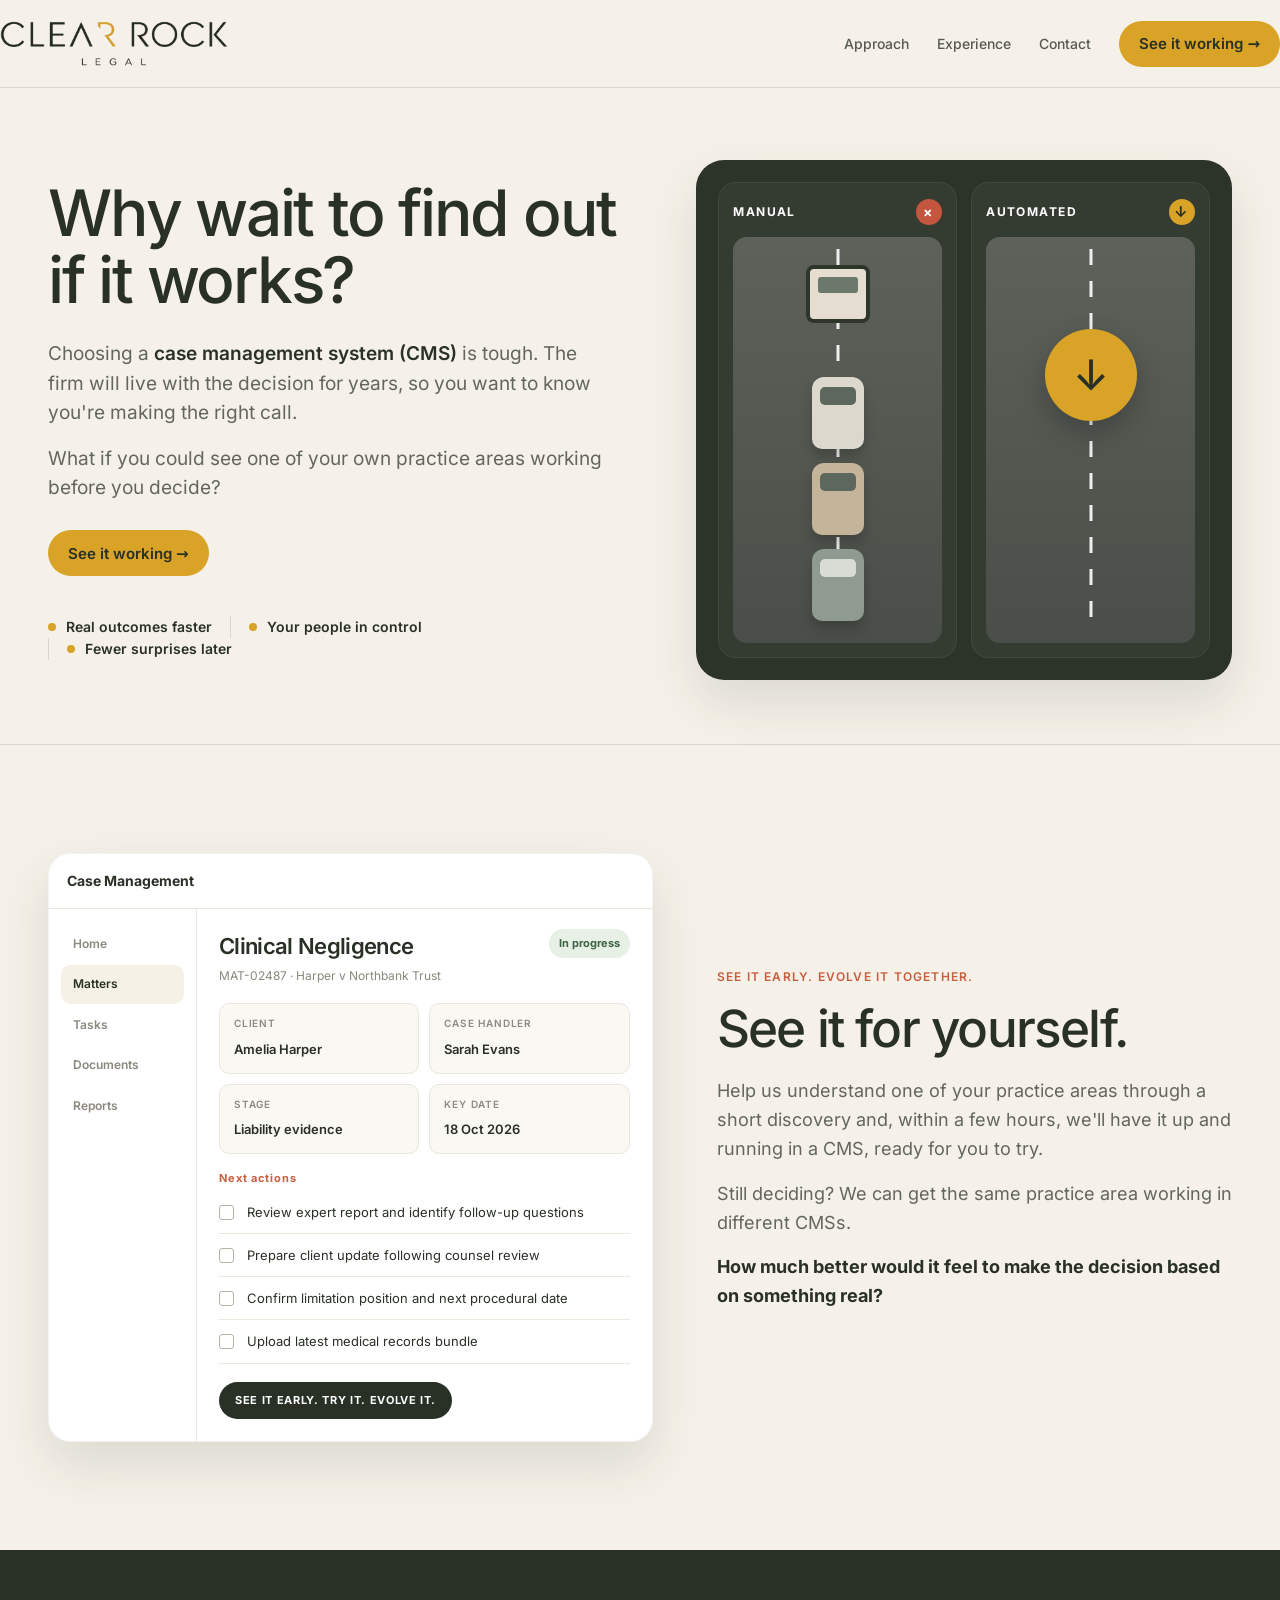
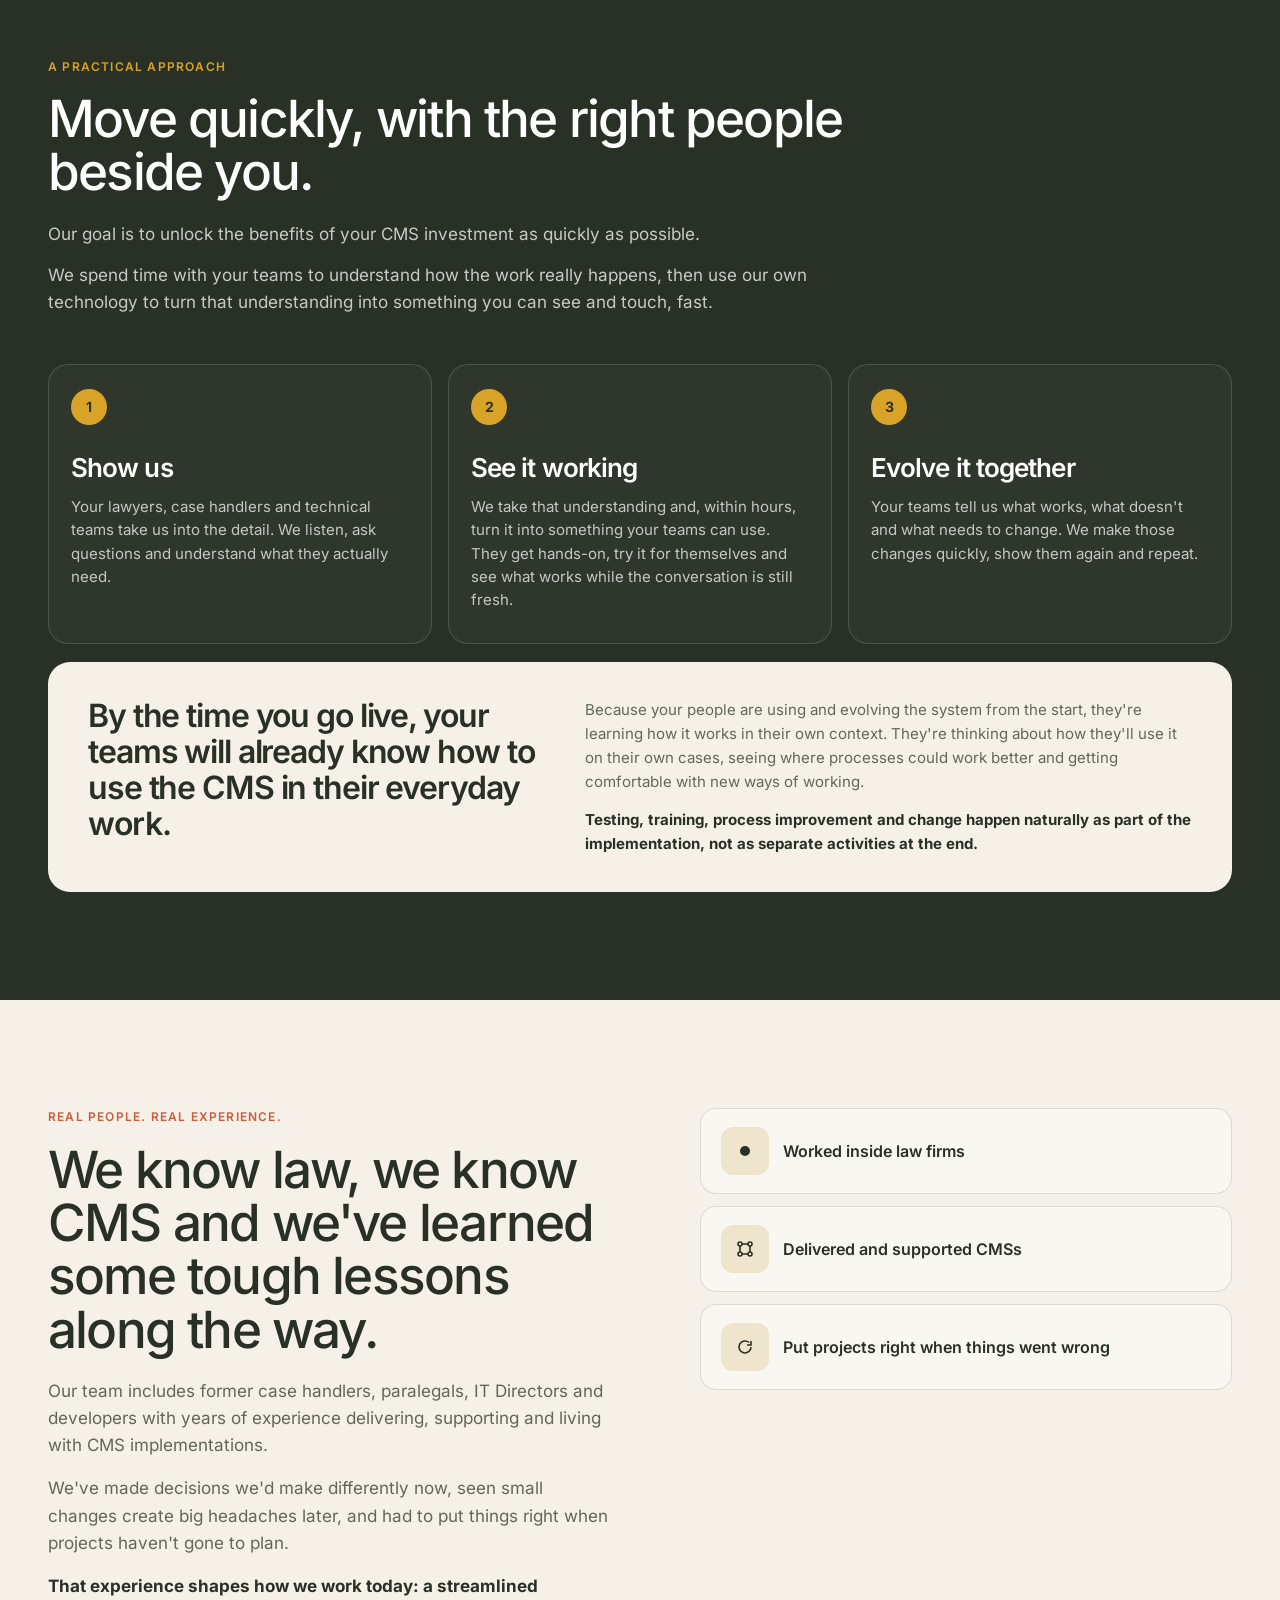
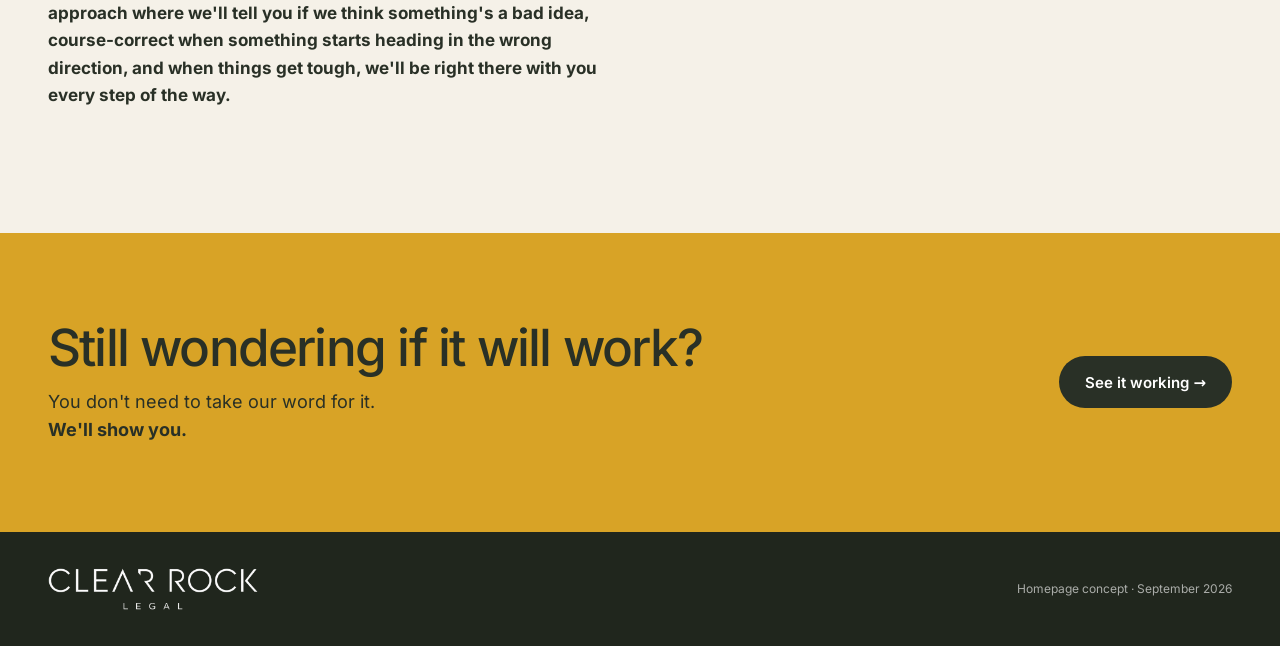
==== index.html @ a6a18e65 "Publish the Clear Rock Legal brochure so it can be served from GitHub Pages. Co-authored-by: Cursor " ====
<!doctype html>
<html lang="en">
<head>
  <meta charset="utf-8" />
  <meta name="viewport" content="width=device-width, initial-scale=1" />
  <title>Clear Rock Legal</title>
  <meta name="description" content="Clear Rock gets case management systems working with your teams early, so you can see, use and evolve them together." />
  <link rel="stylesheet" href="css/styles.css" />
</head>
<body>
  <header class="site-header">
    <div class="wrap nav">
      <a class="brand" href="#top" aria-label="Clear Rock Legal">
        <img src="assets/logo-saffron.png" alt="Clear Rock Legal" />
      </a>
      <button class="menu-toggle" type="button" aria-expanded="false" aria-controls="primary-nav">
        <span></span>
        <span class="sr">Menu</span>
      </button>
      <nav class="nav-right" id="primary-nav" aria-label="Primary">
        <div class="nav-links">
          <a class="nav-link" href="#approach">Approach</a>
          <a class="nav-link" href="#experience">Experience</a>
          <a class="nav-link" href="#contact">Contact</a>
        </div>
        <a class="button" href="#contact">See it working →</a>
      </nav>
    </div>
  </header>

  <main id="top">
    <section class="hero">
      <div class="wrap hero-grid">
        <div>
          <h1>Why wait to find out if it works?</h1>
          <div class="hero-copy">
            <p>Choosing a <strong>case management system (CMS)</strong> is tough. The firm will live with the decision for years, so you want to know you're making the right call.</p>
            <p>What if you could see one of your own practice areas working before you decide?</p>
          </div>
          <div class="hero-actions">
            <a class="button" href="#see">See it working →</a>
          </div>
          <div class="proof-row">
            <div class="proof-pill"><span class="proof-dot"></span>Real outcomes faster</div>
            <div class="proof-pill"><span class="proof-dot"></span>Your people in control</div>
            <div class="proof-pill"><span class="proof-dot"></span>Fewer surprises later</div>
          </div>
        </div>
        <div class="toll" role="img" aria-label="A queued manual lane beside an open automated lane">
          <div class="lanes">
            <div class="lane">
              <div class="lane-head"><span>MANUAL</span><span class="signal" aria-hidden="true">×</span></div>
              <div class="road">
                <div class="booth"></div>
                <div class="car c3"></div>
                <div class="car c2"></div>
                <div class="car c1"></div>
              </div>
            </div>
            <div class="lane auto">
              <div class="lane-head"><span>AUTOMATED</span><span class="signal" aria-hidden="true">↓</span></div>
              <div class="road">
                <div class="flow" aria-hidden="true">↓</div>
              </div>
            </div>
          </div>
        </div>
      </div>
    </section>

    <section class="section" id="see">
      <div class="wrap see-grid">
        <div class="cms-shell" aria-label="Illustrative case management screen">
          <div class="cms-top">Case Management</div>
          <div class="cms-body">
            <div class="cms-nav">
              <div>Home</div>
              <div class="active">Matters</div>
              <div>Tasks</div>
              <div>Documents</div>
              <div>Reports</div>
            </div>
            <div class="matter">
              <div class="matter-head">
                <div>
                  <h4>Clinical Negligence</h4>
                  <div class="matter-sub">MAT-02487 · Harper v Northbank Trust</div>
                </div>
                <span class="status">In progress</span>
              </div>
              <div class="meta">
                <div class="meta-card"><span>Client</span><strong>Amelia Harper</strong></div>
                <div class="meta-card"><span>Case handler</span><strong>Sarah Evans</strong></div>
                <div class="meta-card"><span>Stage</span><strong>Liability evidence</strong></div>
                <div class="meta-card"><span>Key date</span><strong>18 Oct 2026</strong></div>
              </div>
              <div class="actions-label">Next actions</div>
              <div class="task"><span class="box"></span><span>Review expert report and identify follow-up questions</span></div>
              <div class="task"><span class="box"></span><span>Prepare client update following counsel review</span></div>
              <div class="task"><span class="box"></span><span>Confirm limitation position and next procedural date</span></div>
              <div class="task"><span class="box"></span><span>Upload latest medical records bundle</span></div>
              <div class="cms-note">SEE IT EARLY. TRY IT. EVOLVE IT.</div>
            </div>
          </div>
        </div>
        <div>
          <div class="eyebrow">See it early. Evolve it together.</div>
          <h2>See it for yourself.</h2>
          <div class="section-copy">
            <p>Help us understand one of your practice areas through a short discovery and, within a few hours, we'll have it up and running in a CMS, ready for you to try.</p>
            <p>Still deciding? We can get the same practice area working in different CMSs.</p>
            <p class="question">How much better would it feel to make the decision based on something real?</p>
          </div>
        </div>
      </div>
    </section>

    <section class="approach" id="approach">
      <div class="wrap">
        <div class="approach-head">
          <div class="eyebrow">A practical approach</div>
          <h2>Move quickly, with the right people beside you.</h2>
          <div class="approach-intro">
            <p>Our goal is to unlock the benefits of your CMS investment as quickly as possible.</p>
            <p>We spend time with your teams to understand how the work really happens, then use our own technology to turn that understanding into something you can see and touch, fast.</p>
          </div>
        </div>
        <div class="steps">
          <article class="step">
            <div class="step-no">1</div>
            <h3>Show us</h3>
            <p>Your lawyers, case handlers and technical teams take us into the detail. We listen, ask questions and understand what they actually need.</p>
          </article>
          <article class="step">
            <div class="step-no">2</div>
            <h3>See it working</h3>
            <p>We take that understanding and, within hours, turn it into something your teams can use. They get hands-on, try it for themselves and see what works while the conversation is still fresh.</p>
          </article>
          <article class="step">
            <div class="step-no">3</div>
            <h3>Evolve it together</h3>
            <p>Your teams tell us what works, what doesn't and what needs to change. We make those changes quickly, show them again and repeat.</p>
          </article>
        </div>
        <div class="payoff">
          <h3>By the time you go live, your teams will already know how to use the CMS in their everyday work.</h3>
          <div>
            <p>Because your people are using and evolving the system from the start, they're learning how it works in their own context. They're thinking about how they'll use it on their own cases, seeing where processes could work better and getting comfortable with new ways of working.</p>
            <p>Testing, training, process improvement and change happen naturally as part of the implementation, not as separate activities at the end.</p>
          </div>
        </div>
      </div>
    </section>

    <section class="experience" id="experience">
      <div class="wrap exp-grid">
        <div>
          <div class="eyebrow">Real people. Real experience.</div>
          <h2>We know law, we know CMS and we've learned some tough lessons along the way.</h2>
          <div class="exp-copy">
            <p>Our team includes former case handlers, paralegals, IT Directors and developers with years of experience delivering, supporting and living with CMS implementations.</p>
            <p>We've made decisions we'd make differently now, seen small changes create big headaches later, and had to put things right when projects haven't gone to plan.</p>
            <p><strong>That experience shapes how we work today: a streamlined approach where we'll tell you if we think something's a bad idea, course-correct when something starts heading in the wrong direction, and when things get tough, we'll be right there with you every step of the way.</strong></p>
          </div>
        </div>
        <div class="proof-stack">
          <div class="proof-card">
            <div class="proof-icon" aria-hidden="true">
              <svg width="18" height="18" viewBox="0 0 18 18" fill="none"><circle cx="9" cy="9" r="5" fill="#293026"/></svg>
            </div>
            <strong>Worked inside law firms</strong>
          </div>
          <div class="proof-card">
            <div class="proof-icon" aria-hidden="true">
              <svg width="20" height="20" viewBox="0 0 20 20" fill="none" stroke="#293026" stroke-width="1.6">
                <circle cx="5" cy="5" r="2"/><circle cx="15" cy="5" r="2"/><circle cx="5" cy="15" r="2"/><circle cx="15" cy="15" r="2"/>
                <path d="M7 5h6M5 7v6M15 7v6M7 15h6"/>
              </svg>
            </div>
            <strong>Delivered and supported CMSs</strong>
          </div>
          <div class="proof-card">
            <div class="proof-icon" aria-hidden="true">
              <svg width="20" height="20" viewBox="0 0 20 20" fill="none" stroke="#293026" stroke-width="1.6">
                <path d="M16 10a6 6 0 1 1-2-4.5"/><path d="M16 4v4h-4"/>
              </svg>
            </div>
            <strong>Put projects right when things went wrong</strong>
          </div>
        </div>
      </div>
    </section>

    <section class="cta" id="contact">
      <div class="wrap cta-inner">
        <div>
          <h2>Still wondering if it will work?</h2>
          <p>You don't need to take our word for it.<br><strong>We'll show you.</strong></p>
        </div>
        <a class="button button-dark" href="mailto:hello@clearrocklegal.com">See it working →</a>
      </div>
    </section>
  </main>

  <footer>
    <div class="wrap footer-grid">
      <div class="footer-brand">
        <img src="assets/logo-white.png" alt="Clear Rock Legal" />
      </div>
      <div class="footer-small">Homepage concept · September 2026</div>
    </div>
  </footer>
  <script src="js/main.js"></script>
</body>
</html>
---- css/styles.css ----
@font-face {
  font-family: Inter;
  font-style: normal;
  font-weight: 400;
  font-display: swap;
  src: url("../fonts/latin-400-normal.woff2") format("woff2");
}
@font-face {
  font-family: Inter;
  font-style: normal;
  font-weight: 500;
  font-display: swap;
  src: url("../fonts/latin-500-normal.woff2") format("woff2");
}
@font-face {
  font-family: Inter;
  font-style: normal;
  font-weight: 600;
  font-display: swap;
  src: url("../fonts/latin-600-normal.woff2") format("woff2");
}
@font-face {
  font-family: Inter;
  font-style: normal;
  font-weight: 700;
  font-display: swap;
  src: url("../fonts/latin-700-normal.woff2") format("woff2");
}

:root {
  --crl-olive: #293026;
  --crl-ivory: #F5F1E8;
  --crl-saffron: #D8A326;
  --crl-orange: #C95E3F;
  --crl-taupe: #978B80;
  --crl-white: #FFFFFF;
  --crl-font: Inter, system-ui, -apple-system, sans-serif;
  --paper: #FBF8F1;
  --line: rgba(41, 48, 38, 0.14);
  --muted: rgba(41, 48, 38, 0.72);
  --shadow: 0 22px 50px rgba(41, 48, 38, 0.12);
  --content: 1240px;
  --header: 88px;
}

* { box-sizing: border-box; }
html { scroll-behavior: smooth; }
body {
  margin: 0;
  font-family: var(--crl-font);
  color: var(--crl-olive);
  background: var(--crl-ivory);
  line-height: 1.55;
  -webkit-font-smoothing: antialiased;
}
a { color: inherit; text-decoration: none; }
img { display: block; max-width: 100%; }
button { font-family: inherit; }

.wrap {
  width: min(var(--content), calc(100% - 96px));
  margin: 0 auto;
}

.site-header {
  position: sticky;
  top: 0;
  z-index: 20;
  height: var(--header);
  display: flex;
  align-items: center;
  background: rgba(245, 241, 232, 0.94);
  border-bottom: 1px solid var(--line);
  backdrop-filter: blur(12px);
}
.nav {
  display: flex;
  align-items: center;
  justify-content: space-between;
  gap: 32px;
  width: 100%;
}
.brand { width: 228px; flex: 0 0 auto; }
.brand img { width: 100%; height: auto; }
.nav-right {
  display: flex;
  align-items: center;
  gap: 28px;
}
.nav-links {
  display: flex;
  align-items: center;
  gap: 28px;
  font-size: 14px;
  font-weight: 500;
}
.nav-link { opacity: 0.78; }
.nav-link:hover { opacity: 1; }
.menu-toggle {
  display: none;
  width: 44px;
  height: 44px;
  border: 1px solid var(--line);
  border-radius: 999px;
  background: transparent;
  color: var(--crl-olive);
  cursor: pointer;
}
.sr {
  position: absolute;
  width: 1px;
  height: 1px;
  padding: 0;
  margin: -1px;
  overflow: hidden;
  clip: rect(0, 0, 0, 0);
  border: 0;
}
.menu-toggle span:not(.sr),
.menu-toggle span:not(.sr)::before,
.menu-toggle span:not(.sr)::after {
  display: block;
  width: 16px;
  height: 1.5px;
  background: currentColor;
  position: relative;
}
.menu-toggle span:not(.sr)::before,
.menu-toggle span:not(.sr)::after {
  content: "";
  position: absolute;
  left: 0;
}
.menu-toggle span::before { top: -5px; }
.menu-toggle span::after { top: 5px; }

.button {
  display: inline-flex;
  align-items: center;
  justify-content: center;
  gap: 8px;
  min-height: 46px;
  padding: 0 20px;
  border-radius: 999px;
  background: var(--crl-saffron);
  color: var(--crl-olive);
  font-weight: 600;
  font-size: 15px;
  border: 0;
  white-space: nowrap;
}
.button:hover { filter: brightness(0.97); }
.button-dark {
  background: var(--crl-olive);
  color: var(--crl-white);
  min-height: 52px;
  padding: 0 26px;
}

h1, h2, h3 { margin: 0; letter-spacing: -0.035em; line-height: 1.04; font-weight: 500; }
h1 { font-size: clamp(52px, 5vw, 76px); max-width: 720px; }
h2 { font-size: clamp(40px, 4vw, 56px); }
h3 { font-size: 28px; font-weight: 600; line-height: 1.15; }

.hero { padding: 72px 0 64px; border-bottom: 1px solid var(--line); }
.hero-grid {
  display: grid;
  grid-template-columns: 1.05fr 0.95fr;
  gap: 56px;
  align-items: center;
}
.hero-copy { font-size: 19px; max-width: 560px; margin: 26px 0 0; color: var(--muted); line-height: 1.55; }
.hero-copy p { margin: 0 0 16px; }
.hero-copy strong { color: var(--crl-olive); font-weight: 600; }
.hero-actions { margin-top: 28px; }
.proof-row {
  display: flex;
  align-items: center;
  gap: 0;
  margin-top: 40px;
  flex-wrap: wrap;
}
.proof-pill {
  display: flex;
  align-items: center;
  gap: 10px;
  font-size: 14px;
  font-weight: 600;
  padding: 0 18px;
  border-left: 1px solid var(--line);
}
.proof-pill:first-child { padding-left: 0; border-left: 0; }
.proof-dot {
  width: 8px;
  height: 8px;
  border-radius: 50%;
  background: var(--crl-saffron);
  flex: 0 0 auto;
}

.toll {
  background: #2c3328;
  border-radius: 28px;
  padding: 22px;
  box-shadow: var(--shadow);
  min-height: 520px;
}
.lanes { display: grid; grid-template-columns: 1fr 1fr; gap: 14px; height: 476px; }
.lane {
  border-radius: 18px;
  background: #343b31;
  border: 1px solid rgba(255, 255, 255, 0.06);
  padding: 16px 14px 14px;
  display: flex;
  flex-direction: column;
  min-height: 0;
}
.lane-head {
  display: flex;
  align-items: center;
  justify-content: space-between;
  color: #fff;
  font-size: 12px;
  font-weight: 700;
  letter-spacing: 0.12em;
  margin-bottom: 12px;
}
.signal {
  width: 26px;
  height: 26px;
  border-radius: 50%;
  display: grid;
  place-items: center;
  font-size: 14px;
  font-weight: 700;
  background: #c4563d;
  color: #fff;
}
.lane.auto .signal { background: var(--crl-saffron); color: var(--crl-olive); font-size: 15px; }
.road {
  position: relative;
  flex: 1;
  border-radius: 14px;
  background: linear-gradient(180deg, #5d615a 0%, #4a4e48 100%);
  overflow: hidden;
}
.road::before {
  content: "";
  position: absolute;
  left: 50%;
  top: 12px;
  bottom: 12px;
  width: 3px;
  transform: translateX(-50%);
  background: repeating-linear-gradient(to bottom, rgba(255,255,255,0.9) 0 16px, transparent 16px 32px);
}
.booth {
  position: absolute;
  top: 28px;
  left: 50%;
  transform: translateX(-50%);
  width: 64px;
  height: 58px;
  border-radius: 8px;
  background: #e4ddd0;
  border: 4px solid #2e352b;
  z-index: 2;
}
.booth::after {
  content: "";
  position: absolute;
  left: 8px;
  right: 8px;
  top: 8px;
  height: 16px;
  border-radius: 3px;
  background: #6d786c;
}
.car {
  position: absolute;
  left: 50%;
  transform: translateX(-50%);
  width: 52px;
  height: 72px;
  border-radius: 12px 12px 10px 10px;
  background: #d5d0c6;
  z-index: 2;
  box-shadow: 0 8px 12px rgba(0,0,0,0.18);
}
.car::before {
  content: "";
  position: absolute;
  left: 8px;
  right: 8px;
  top: 10px;
  height: 18px;
  border-radius: 5px;
  background: #5c675e;
}
.c1 { bottom: 22px; background: #8f9a90; }
.c1::before { background: #d7ddd4; }
.c2 { bottom: 108px; background: #c4b49a; }
.c3 { bottom: 194px; background: #ddd8ce; }
.flow {
  position: absolute;
  top: 92px;
  left: 50%;
  transform: translateX(-50%);
  width: 92px;
  height: 92px;
  border-radius: 50%;
  background: var(--crl-saffron);
  color: var(--crl-olive);
  display: grid;
  place-items: center;
  font-size: 42px;
  font-weight: 500;
  z-index: 2;
  box-shadow: 0 12px 28px rgba(0,0,0,0.22);
}

.section, .approach, .experience, .cta { scroll-margin-top: 88px; }
.section { padding: 108px 0; }
.eyebrow {
  font-size: 12px;
  text-transform: uppercase;
  letter-spacing: 0.1em;
  font-weight: 600;
  color: var(--crl-orange);
  margin-bottom: 16px;
}
.see-grid {
  display: grid;
  grid-template-columns: 1.08fr 0.92fr;
  gap: 64px;
  align-items: center;
}
.section-copy { font-size: 18px; color: var(--muted); max-width: 520px; margin-top: 22px; line-height: 1.6; }
.section-copy p { margin: 0 0 16px; }
.section-copy .question { font-weight: 700; color: var(--crl-olive); }

.cms-shell {
  background: #fff;
  border-radius: 22px;
  box-shadow: var(--shadow);
  border: 1px solid rgba(41, 48, 38, 0.06);
  overflow: hidden;
}
.cms-top {
  display: flex;
  align-items: center;
  justify-content: space-between;
  padding: 16px 18px;
  border-bottom: 1px solid #ece7dc;
  font-weight: 700;
  font-size: 14px;
}
.cms-body { display: grid; grid-template-columns: 148px 1fr; min-height: 460px; }
.cms-nav { padding: 16px 12px; border-right: 1px solid #ece8df; }
.cms-nav div {
  font-size: 12px;
  font-weight: 600;
  color: #8a877e;
  padding: 10px 12px;
  border-radius: 10px;
  margin-bottom: 2px;
}
.cms-nav div.active { background: #f6f1e6; color: var(--crl-olive); }
.matter { padding: 20px 22px 22px; }
.matter-head { display: flex; align-items: flex-start; justify-content: space-between; gap: 16px; }
.matter-head h4 { margin: 0; font-size: 22px; letter-spacing: -0.03em; font-weight: 600; }
.matter-sub { font-size: 12px; color: #8b877d; margin-top: 4px; }
.status {
  font-size: 11px;
  font-weight: 700;
  background: #e7f0e4;
  color: #3d6244;
  padding: 6px 10px;
  border-radius: 999px;
  white-space: nowrap;
}
.meta { display: grid; grid-template-columns: 1fr 1fr; gap: 10px; margin: 18px 0 16px; }
.meta-card {
  background: #faf8f3;
  border: 1px solid #ece7dc;
  border-radius: 10px;
  padding: 12px 14px;
}
.meta-card span {
  display: block;
  font-size: 10px;
  text-transform: uppercase;
  letter-spacing: 0.08em;
  color: #8a887f;
  margin-bottom: 4px;
  font-weight: 600;
}
.meta-card strong { font-size: 13px; font-weight: 600; }
.actions-label {
  font-size: 11px;
  font-weight: 700;
  letter-spacing: 0.08em;
  color: var(--crl-orange);
  margin: 8px 0 4px;
}
.task {
  display: grid;
  grid-template-columns: 18px 1fr;
  align-items: center;
  gap: 10px;
  padding: 11px 0;
  border-bottom: 1px solid #eee9df;
  font-size: 13px;
}
.box { width: 15px; height: 15px; border: 1.5px solid #b7b2a8; border-radius: 3px; }
.cms-note {
  display: inline-flex;
  margin-top: 18px;
  background: var(--crl-olive);
  color: #fff;
  padding: 10px 16px;
  border-radius: 999px;
  font-size: 11px;
  font-weight: 700;
  letter-spacing: 0.06em;
}

.approach { background: var(--crl-olive); color: #fff; padding: 108px 0; }
.approach .eyebrow { color: var(--crl-saffron); }
.approach-head { max-width: 860px; }
.approach-intro { font-size: 17px; color: rgba(255,255,255,0.74); max-width: 760px; margin-top: 22px; line-height: 1.6; }
.approach-intro p { margin: 0 0 14px; }
.steps { display: grid; grid-template-columns: repeat(3, 1fr); gap: 16px; margin-top: 48px; }
.step {
  border: 1px solid rgba(255,255,255,0.14);
  border-radius: 20px;
  padding: 24px 22px 28px;
  background: rgba(255,255,255,0.03);
  min-height: 280px;
}
.step-no {
  width: 36px;
  height: 36px;
  border-radius: 50%;
  display: grid;
  place-items: center;
  background: var(--crl-saffron);
  color: var(--crl-olive);
  font-weight: 700;
  font-size: 14px;
  margin-bottom: 28px;
}
.step h3 { font-size: 26px; margin-bottom: 12px; }
.step p { color: rgba(255,255,255,0.72); font-size: 15px; margin: 0; line-height: 1.55; }
.payoff {
  margin-top: 18px;
  background: var(--crl-ivory);
  color: var(--crl-olive);
  border-radius: 22px;
  padding: 36px 40px;
  display: grid;
  grid-template-columns: 0.95fr 1.25fr;
  gap: 36px;
  align-items: start;
}
.payoff h3 { font-size: 32px; line-height: 1.12; }
.payoff p { margin: 0 0 14px; font-size: 15px; color: var(--muted); line-height: 1.6; }
.payoff p:last-child { font-weight: 700; color: var(--crl-olive); margin: 0; }

.experience { padding: 108px 0; }
.exp-grid { display: grid; grid-template-columns: 1.05fr 0.95fr; gap: 64px; align-items: start; }
.exp-copy { font-size: 17px; color: var(--muted); margin-top: 22px; max-width: 560px; line-height: 1.6; }
.exp-copy p { margin: 0 0 16px; }
.exp-copy strong { color: var(--crl-olive); }
.proof-stack { display: grid; gap: 12px; }
.proof-card {
  padding: 18px 20px;
  border-radius: 16px;
  border: 1px solid var(--line);
  background: rgba(255,255,255,0.45);
  display: grid;
  grid-template-columns: 48px 1fr;
  gap: 14px;
  align-items: center;
}
.proof-icon {
  width: 48px;
  height: 48px;
  border-radius: 12px;
  background: #efe4cc;
  display: grid;
  place-items: center;
  color: var(--crl-olive);
}
.proof-card strong { font-size: 16px; font-weight: 600; }

.cta { padding: 88px 0; background: var(--crl-saffron); color: var(--crl-olive); }
.cta-inner { display: grid; grid-template-columns: 1fr auto; align-items: center; gap: 40px; }
.cta p { font-size: 18px; margin: 14px 0 0; max-width: 520px; }
.cta strong { font-weight: 700; }

footer { background: #20261d; color: #fff; padding: 36px 0; }
.footer-grid { display: flex; justify-content: space-between; align-items: center; gap: 24px; }
.footer-brand { width: 210px; }
.footer-small { font-size: 12px; color: rgba(255,255,255,0.62); }

@media (max-width: 980px) {
  .wrap { width: min(100% - 40px, var(--content)); }
  .menu-toggle { display: grid; place-items: center; }
  .nav-right {
    position: absolute;
    top: var(--header);
    left: 0;
    right: 0;
    background: var(--crl-ivory);
    border-bottom: 1px solid var(--line);
    display: none;
    flex-direction: column;
    align-items: stretch;
    padding: 12px 20px 20px;
    gap: 8px;
  }
  .nav-right.open { display: flex; }
  .nav-links { flex-direction: column; align-items: flex-start; gap: 4px; }
  .nav-link { display: block; padding: 12px 4px; font-size: 16px; }
  .hero-grid, .see-grid, .exp-grid, .payoff, .cta-inner { grid-template-columns: 1fr; }
  .steps { grid-template-columns: 1fr; }
  .section, .experience, .approach { padding: 76px 0; }
  .cms-body { grid-template-columns: 1fr; }
  .cms-nav { display: flex; gap: 4px; overflow: auto; border-right: 0; border-bottom: 1px solid #ece8df; }
  .cms-nav div { white-space: nowrap; }
  .toll { min-height: 0; }
  .lanes { height: 420px; }
  .proof-pill { padding: 8px 0; border-left: 0; width: 100%; }
  .brand { width: 180px; }
}
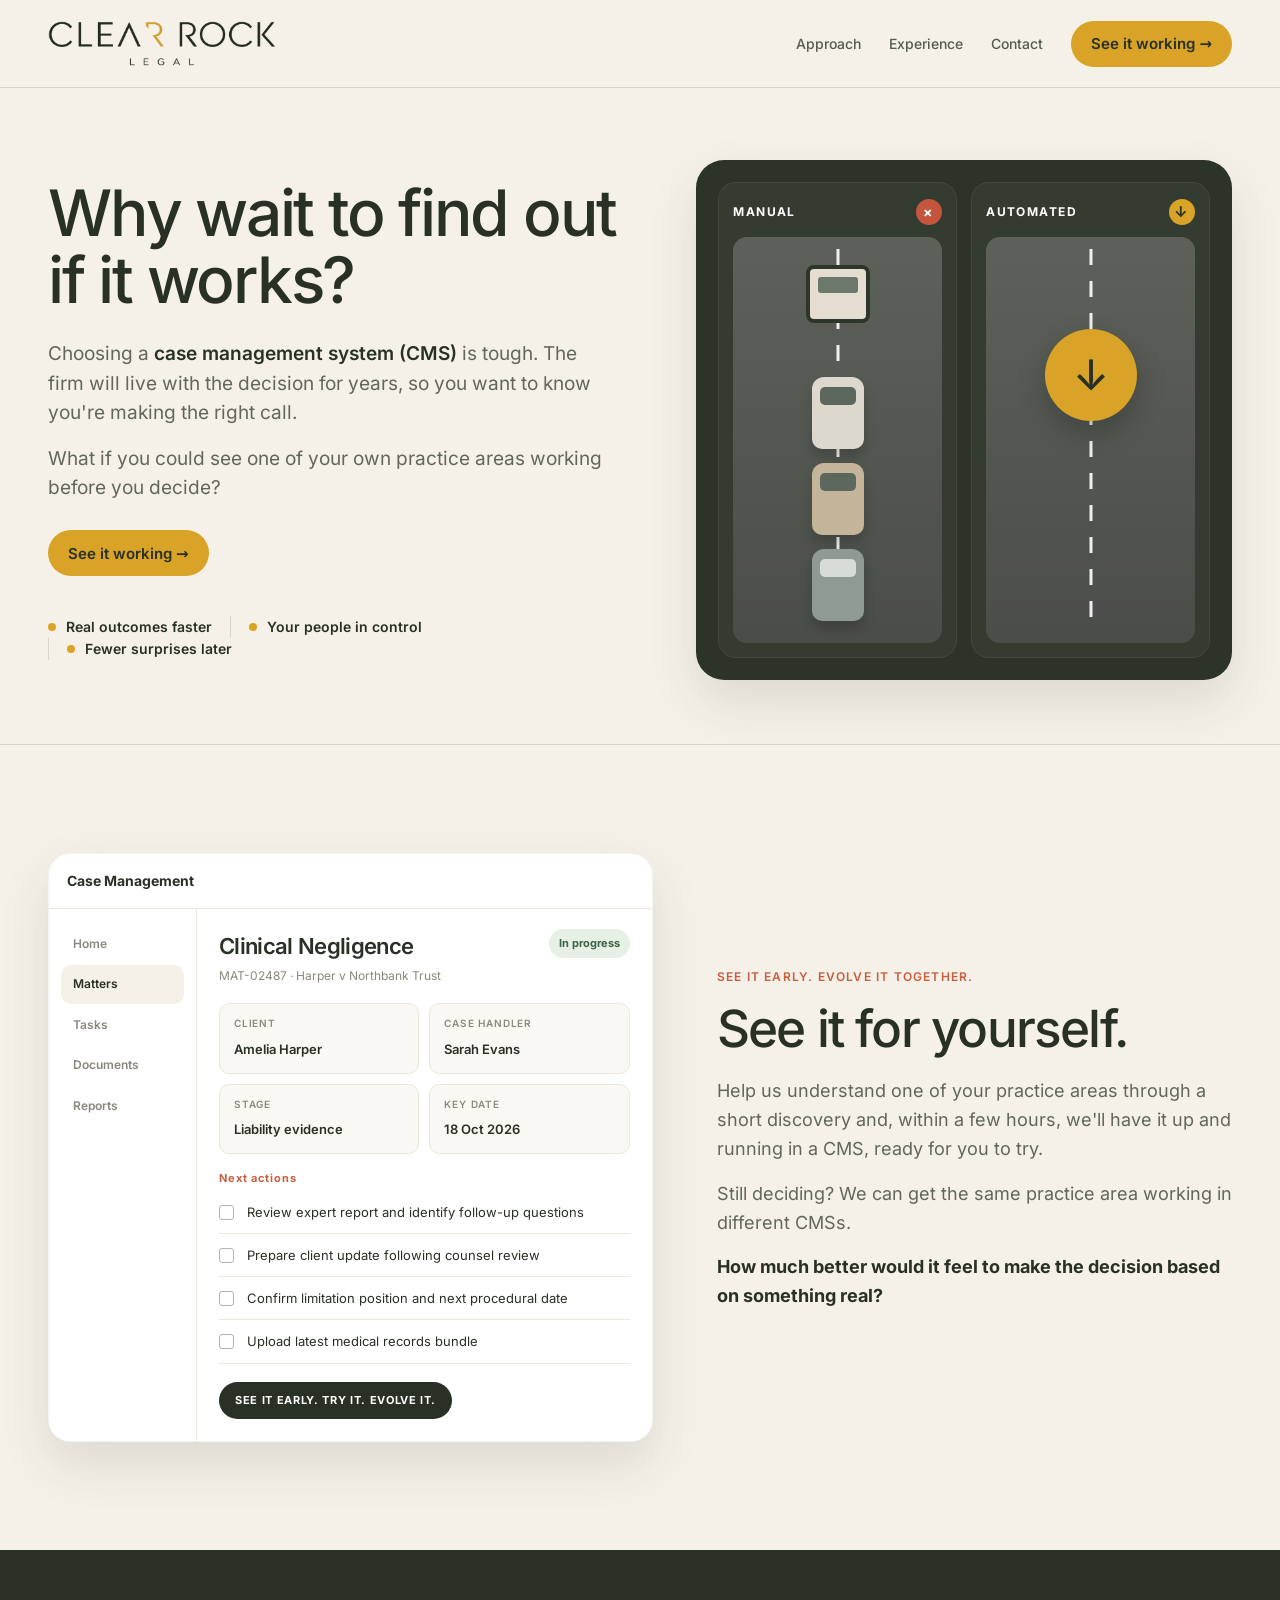
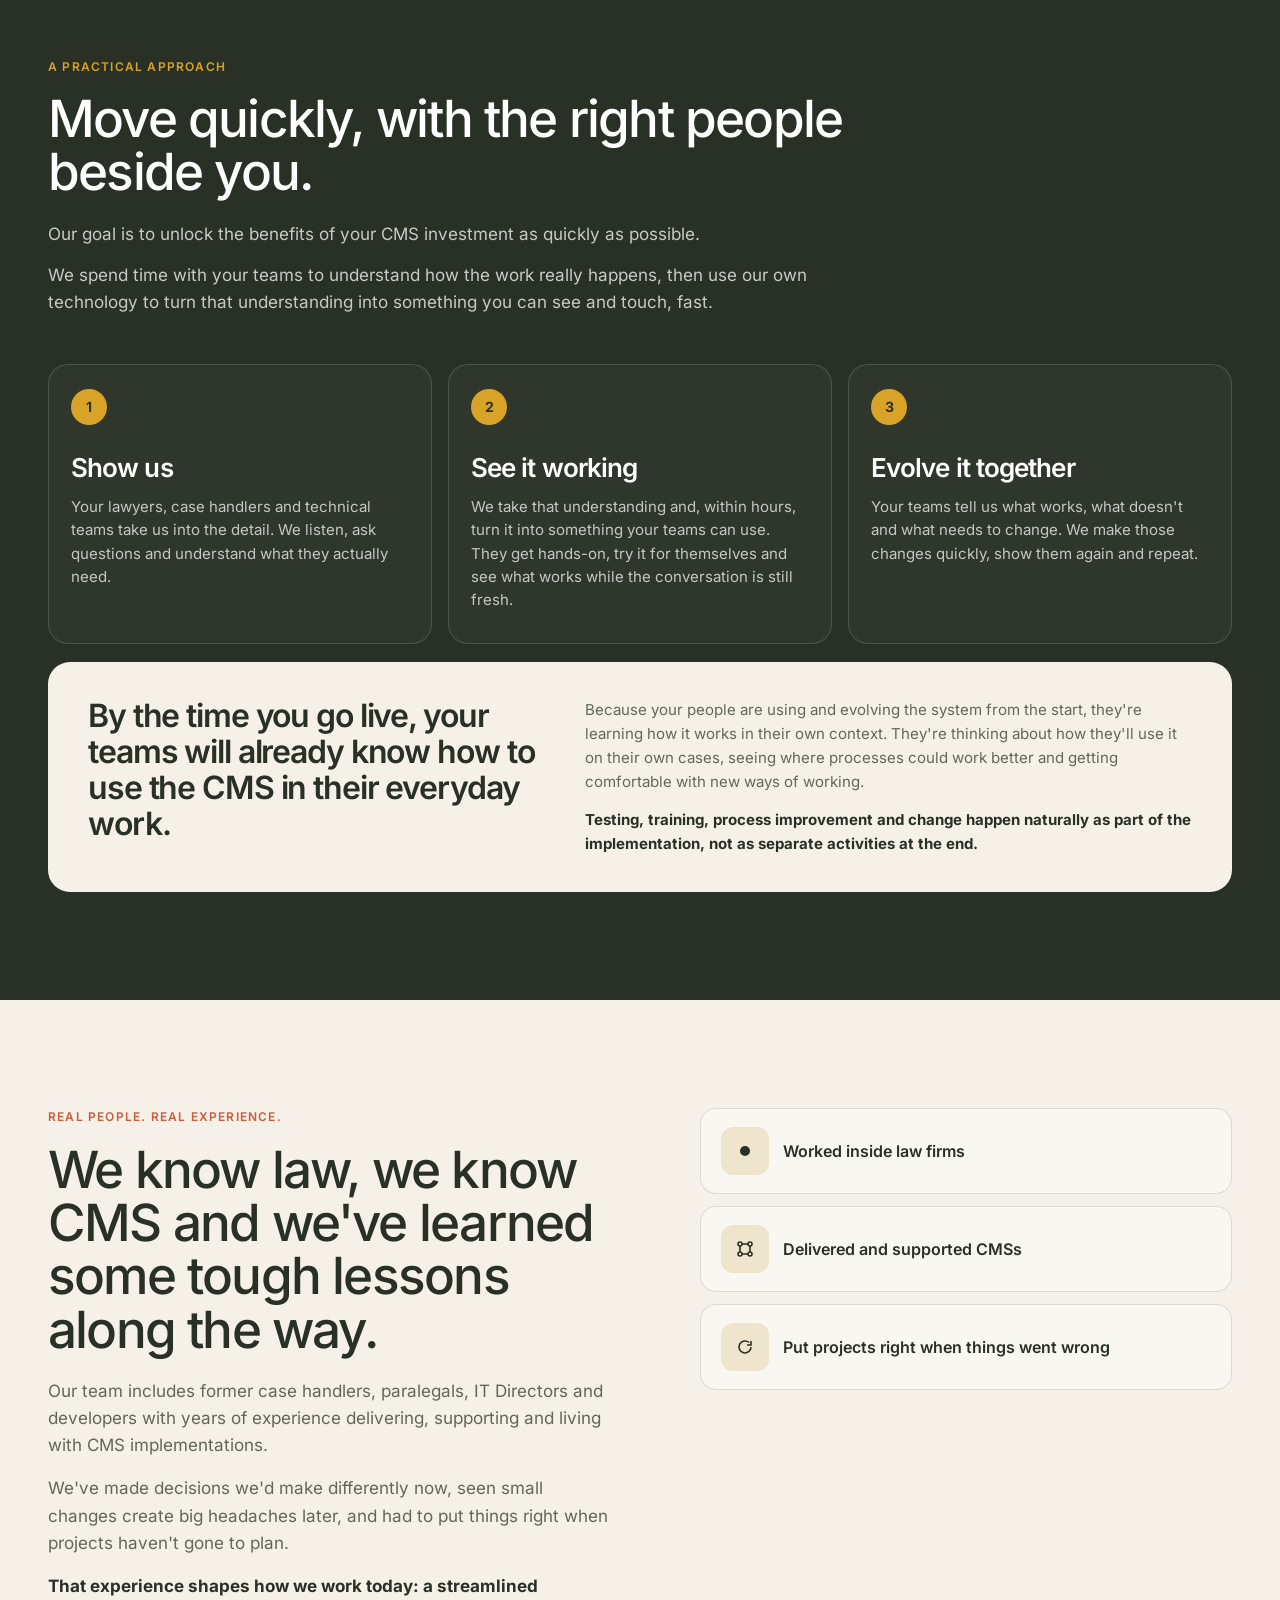
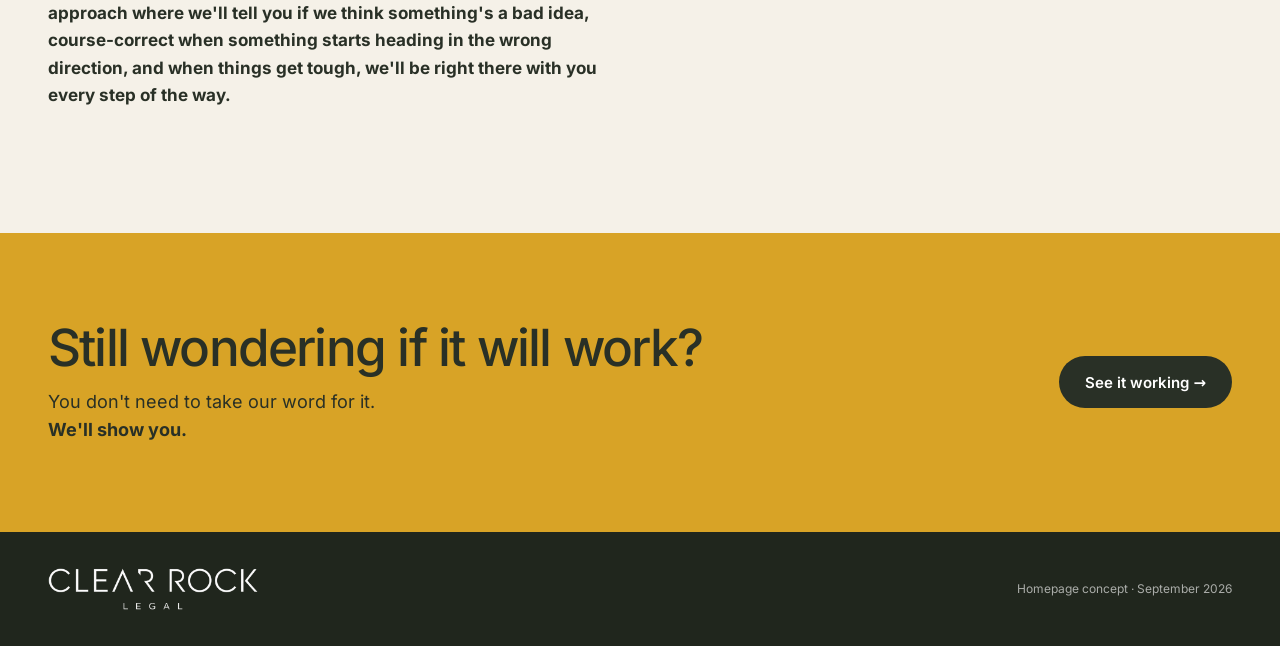
==== commit 62cdb921: "Cache-bust the stylesheet so the header width change loads immediately. Co-authored-by: Cursor <curs" ====
--- a/index.html
+++ b/index.html
@@ -5,7 +5,7 @@
   <meta name="viewport" content="width=device-width, initial-scale=1" />
   <title>Clear Rock Legal</title>
   <meta name="description" content="Clear Rock gets case management systems working with your teams early, so you can see, use and evolve them together." />
-  <link rel="stylesheet" href="css/styles.css" />
+  <link rel="stylesheet" href="css/styles.css?v=2" />
 </head>
 <body>
   <header class="site-header">
--- a/css/styles.css
+++ b/css/styles.css
@@ -78,7 +78,6 @@
   align-items: center;
   justify-content: space-between;
   gap: 32px;
-  width: 100%;
 }
 .brand { width: 228px; flex: 0 0 auto; }
 .brand img { width: 100%; height: auto; }
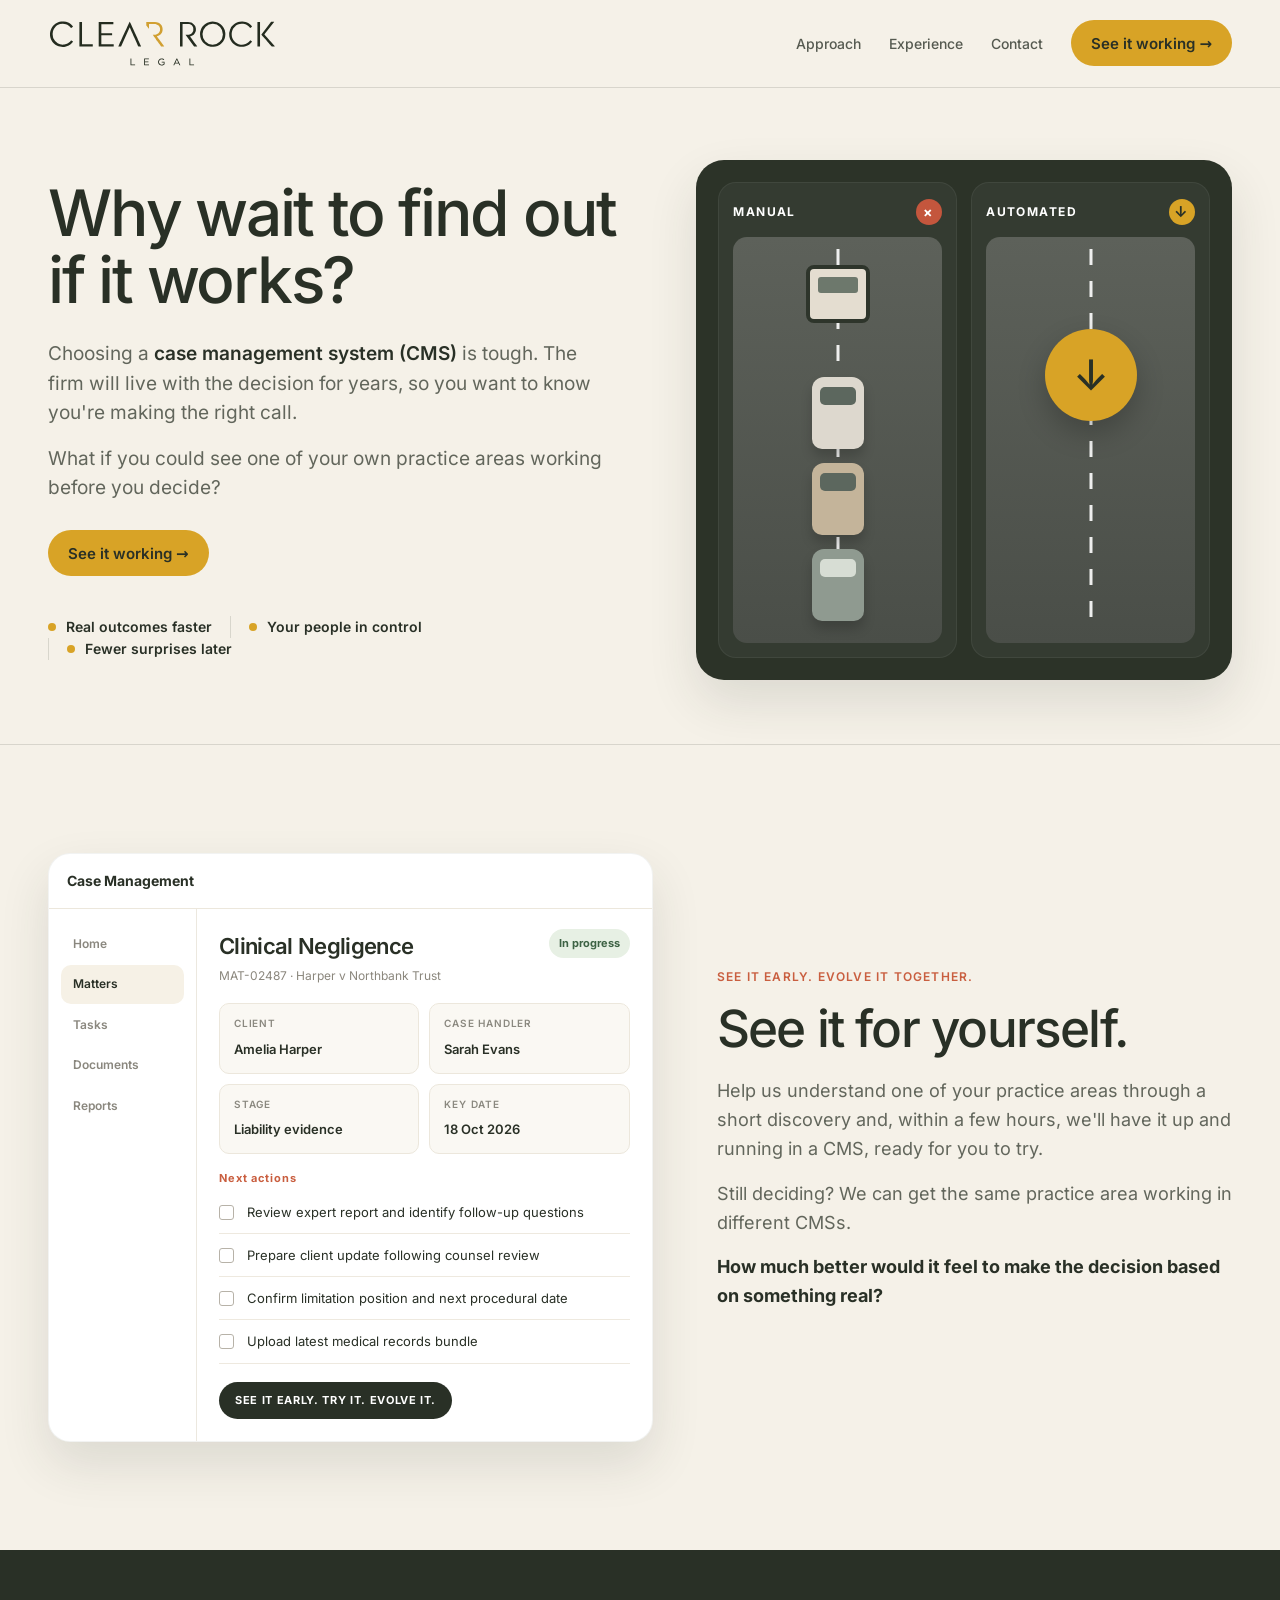
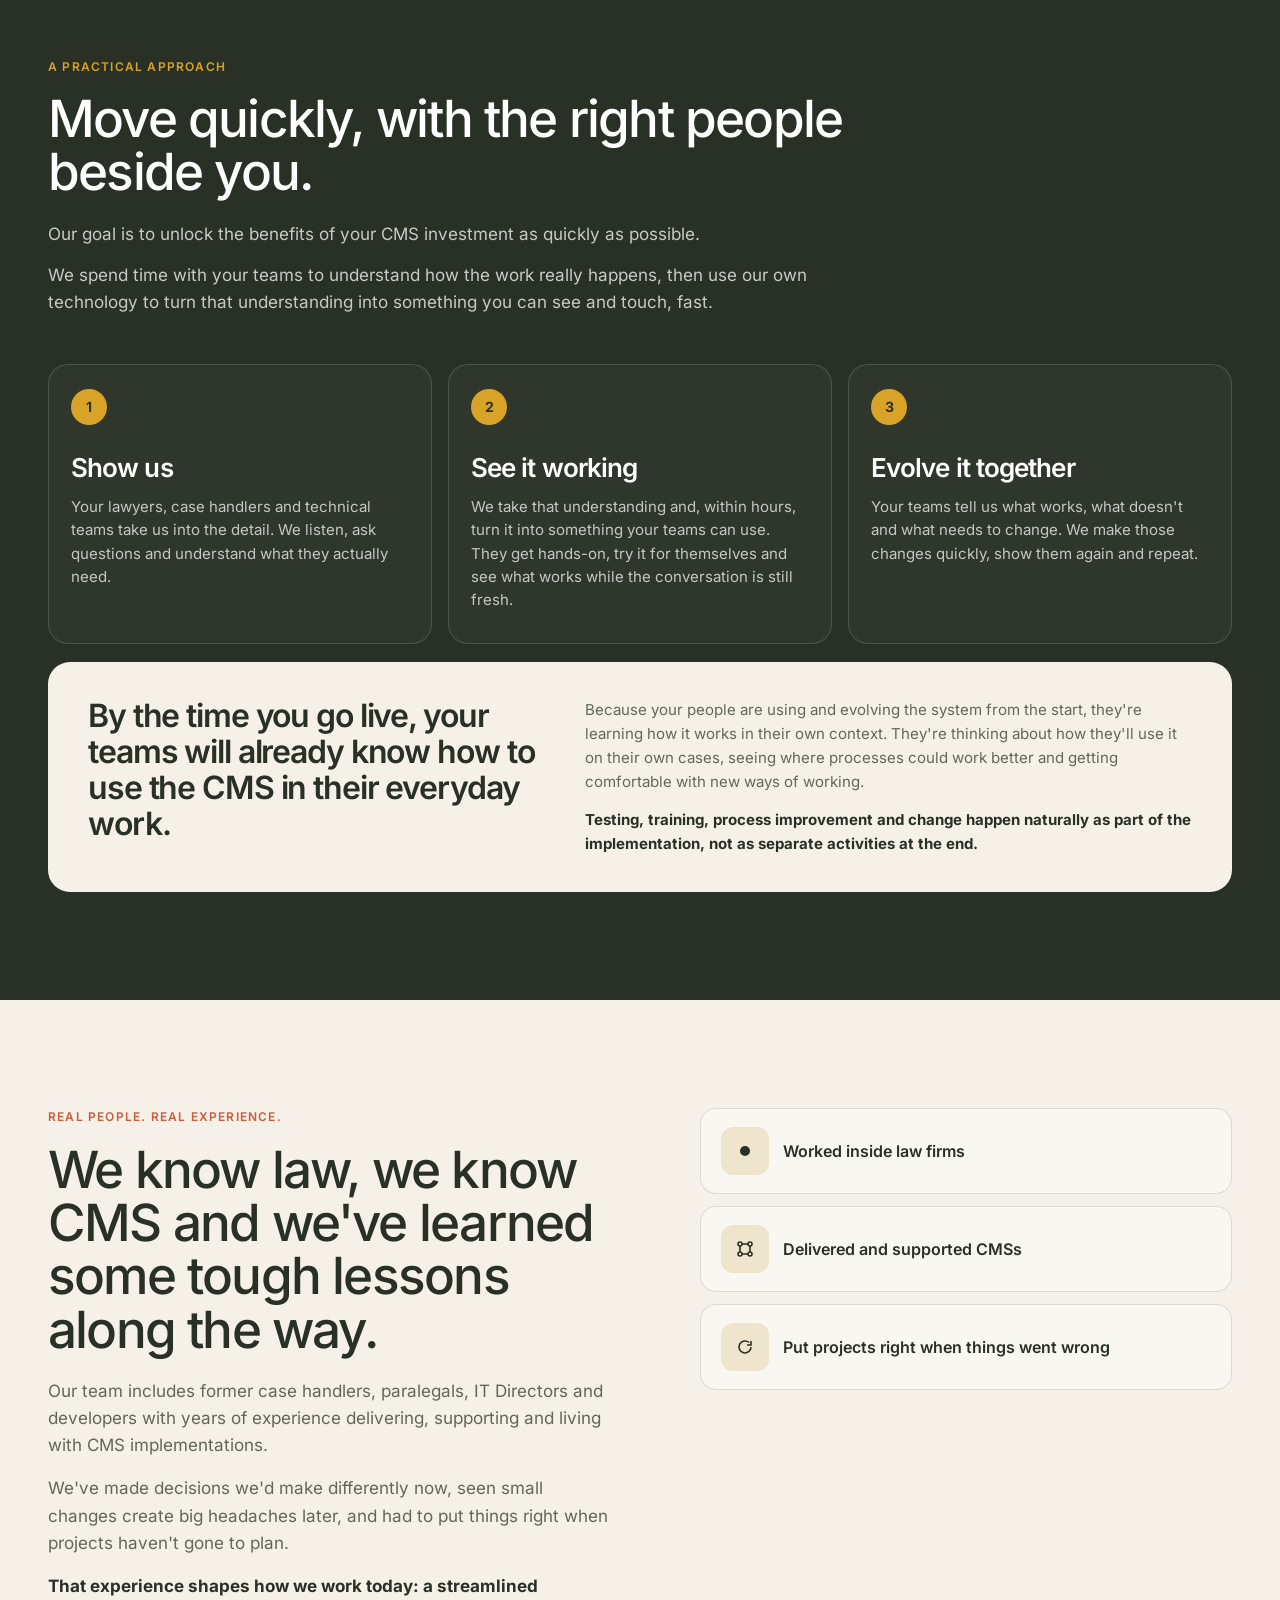
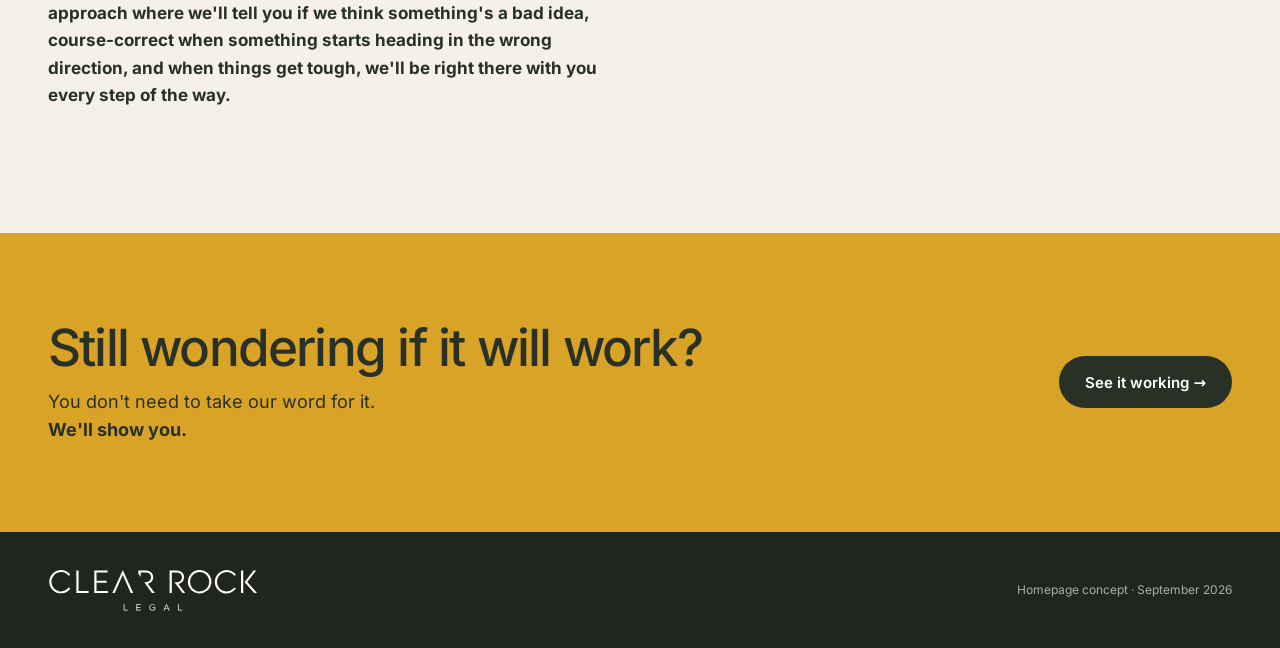
==== commit c90c196b: "Use the vector wordmarks in the header and footer. Co-authored-by: Cursor <cursoragent@cursor.com>" ====
--- a/index.html
+++ b/index.html
@@ -5,13 +5,13 @@
   <meta name="viewport" content="width=device-width, initial-scale=1" />
   <title>Clear Rock Legal</title>
   <meta name="description" content="Clear Rock gets case management systems working with your teams early, so you can see, use and evolve them together." />
-  <link rel="stylesheet" href="css/styles.css?v=2" />
+  <link rel="stylesheet" href="css/styles.css?v=3" />
 </head>
 <body>
   <header class="site-header">
     <div class="wrap nav">
       <a class="brand" href="#top" aria-label="Clear Rock Legal">
-        <img src="assets/logo-saffron.png" alt="Clear Rock Legal" />
+        <img src="assets/logo-saffron.svg" alt="Clear Rock Legal" />
       </a>
       <button class="menu-toggle" type="button" aria-expanded="false" aria-controls="primary-nav">
         <span></span>
@@ -197,7 +197,7 @@
           <h2>Still wondering if it will work?</h2>
           <p>You don't need to take our word for it.<br><strong>We'll show you.</strong></p>
         </div>
-        <a class="button button-dark" href="mailto:hello@clearrocklegal.com">See it working →</a>
+        <a class="button button-dark" href="mailto:neil@crlegal.co.uk">See it working →</a>
       </div>
     </section>
   </main>
@@ -205,7 +205,7 @@
   <footer>
     <div class="wrap footer-grid">
       <div class="footer-brand">
-        <img src="assets/logo-white.png" alt="Clear Rock Legal" />
+        <img src="assets/logo-white.svg" alt="Clear Rock Legal" />
       </div>
       <div class="footer-small">Homepage concept · September 2026</div>
     </div>
